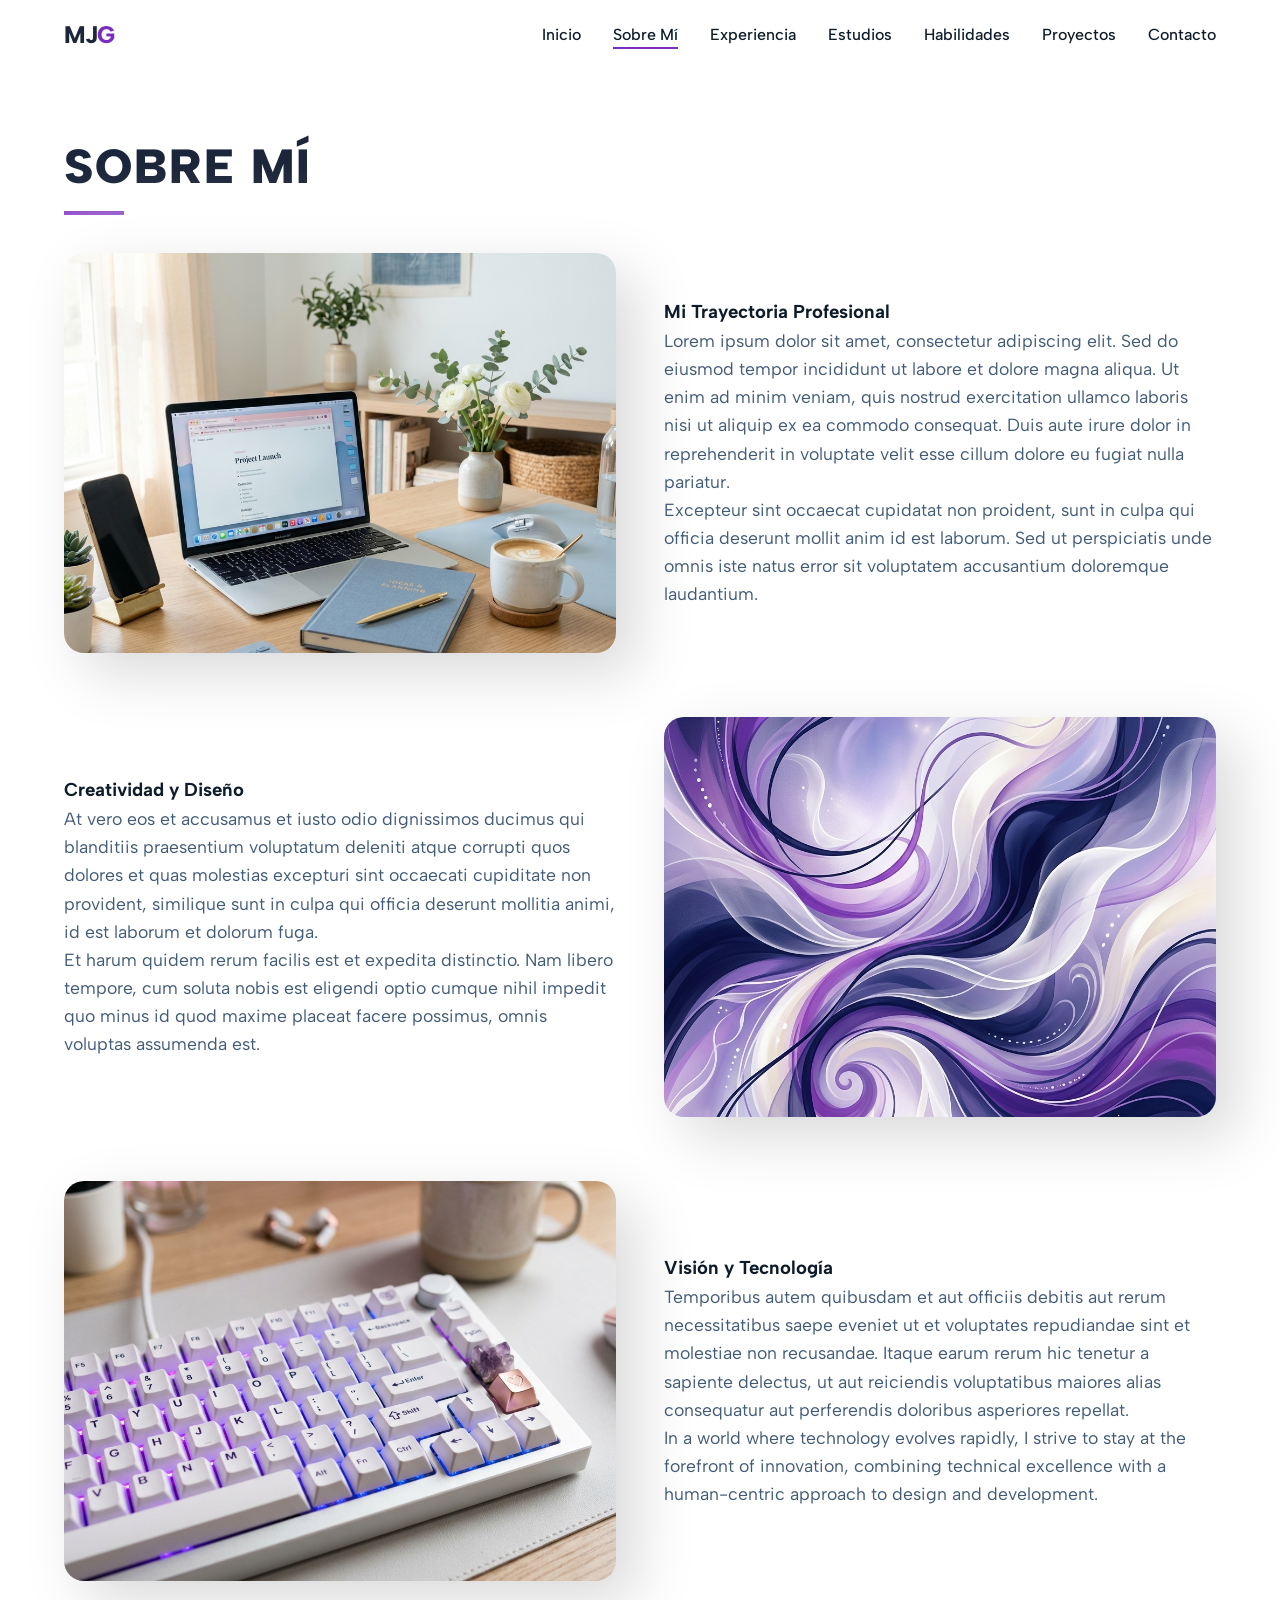
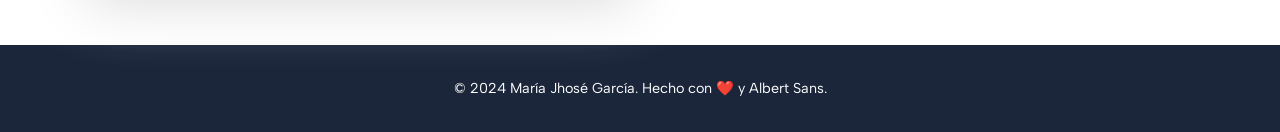
==== about.html @ 9b911848 "Versión borrador 1.0 - secciones completas" ====
<!DOCTYPE html>
<html lang="es">
<head>
    <meta charset="UTF-8">
    <meta name="viewport" content="width=device-width, initial-scale=1.0">
    <title>Sobre Mí | María Jhosé García</title>
    <link rel="stylesheet" href="css/style.css">
    <link rel="stylesheet" href="https://cdnjs.cloudflare.com/ajax/libs/font-awesome/6.4.0/css/all.min.css">
</head>
<body>
    <header>
        <a href="index.html" class="logo">MJ<span>G</span></a>
        <nav>
            <ul>
                <li><a href="index.html">Inicio</a></li>
                <li><a href="about.html" class="active">Sobre Mí</a></li>
                <li><a href="experience.html">Experiencia</a></li>
                <li><a href="education.html">Estudios</a></li>
                <li><a href="skills.html">Habilidades</a></li>
                <li><a href="projects.html">Proyectos</a></li>
                <li><a href="contact.html">Contacto</a></li>
            </ul>
        </nav>
    </header>

    <main>
        <section id="about">
            <h2 class="section-title">Sobre Mí</h2>
            <div class="about-grid">
                <div class="about-item animate">
                    <div class="about-image">
                        <img src="images/about1.png" alt="Mi trayectoria profesional">
                    </div>
                    <div class="about-text">
                        <h3>Mi Trayectoria Profesional</h3>
                        <p>Lorem ipsum dolor sit amet, consectetur adipiscing elit. Sed do eiusmod tempor incididunt ut labore et dolore magna aliqua. Ut enim ad minim veniam, quis nostrud exercitation ullamco laboris nisi ut aliquip ex ea commodo consequat. Duis aute irure dolor in reprehenderit in voluptate velit esse cillum dolore eu fugiat nulla pariatur.</p>
                        <p>Excepteur sint occaecat cupidatat non proident, sunt in culpa qui officia deserunt mollit anim id est laborum. Sed ut perspiciatis unde omnis iste natus error sit voluptatem accusantium doloremque laudantium.</p>
                    </div>
                </div>

                <div class="about-item animate" style="animation-delay: 0.2s;">
                    <div class="about-image">
                        <img src="images/about2.png" alt="Creatividad y diseño">
                    </div>
                    <div class="about-text">
                        <h3>Creatividad y Diseño</h3>
                        <p>At vero eos et accusamus et iusto odio dignissimos ducimus qui blanditiis praesentium voluptatum deleniti atque corrupti quos dolores et quas molestias excepturi sint occaecati cupiditate non provident, similique sunt in culpa qui officia deserunt mollitia animi, id est laborum et dolorum fuga.</p>
                        <p>Et harum quidem rerum facilis est et expedita distinctio. Nam libero tempore, cum soluta nobis est eligendi optio cumque nihil impedit quo minus id quod maxime placeat facere possimus, omnis voluptas assumenda est.</p>
                    </div>
                </div>

                <div class="about-item animate" style="animation-delay: 0.4s;">
                    <div class="about-image">
                        <img src="images/about3.png" alt="Visión y tecnología">
                    </div>
                    <div class="about-text">
                        <h3>Visión y Tecnología</h3>
                        <p>Temporibus autem quibusdam et aut officiis debitis aut rerum necessitatibus saepe eveniet ut et voluptates repudiandae sint et molestiae non recusandae. Itaque earum rerum hic tenetur a sapiente delectus, ut aut reiciendis voluptatibus maiores alias consequatur aut perferendis doloribus asperiores repellat.</p>
                        <p>In a world where technology evolves rapidly, I strive to stay at the forefront of innovation, combining technical excellence with a human-centric approach to design and development.</p>
                    </div>
                </div>
            </div>
        </section>
    </main>

    <footer>
        <p>&copy; 2024 María Jhosé García. Hecho con ❤️ y Albert Sans.</p>
    </footer>

    <script src="js/main.js"></script>
</body>
</html>
---- css/style.css ----
@import url('https://fonts.googleapis.com/css2?family=Albert+Sans:ital,wght@0,100..900;1,100..900&display=swap');

:root {
    --primary: #1b263b;
    --secondary: #7b2cbf;
    --accent: #48cae4;
    --light: #f8f9fa;
    --white: #ffffff;
    --text-dark: #0d1b2a;
    --text-muted: #415a77;
    --glass: rgba(255, 255, 255, 0.7);
    --transition: all 0.3s cubic-bezier(0.4, 0, 0.2, 1);
}

* {
    margin: 0;
    padding: 0;
    box-sizing: border-box;
}

body {
    font-family: 'Albert Sans', sans-serif;
    background-color: var(--white);
    color: var(--text-dark);
    line-height: 1.6;
    overflow-x: hidden;
}

/* --- Layout --- */

header {
    position: fixed;
    top: 0;
    width: 100%;
    z-index: 1000;
    background: var(--glass);
    backdrop-filter: blur(10px);
    border-bottom: 1px solid rgba(255, 255, 255, 0.3);
    padding: 1rem 5%;
    display: flex;
    justify-content: space-between;
    align-items: center;
}

.logo {
    font-size: 1.5rem;
    font-weight: 800;
    color: var(--primary);
    text-decoration: none;
    letter-spacing: -1px;
}

.logo span {
    color: var(--secondary);
}

nav ul {
    display: flex;
    list-style: none;
    gap: 2rem;
}

nav a {
    text-decoration: none;
    color: var(--text-dark);
    font-weight: 500;
    transition: var(--transition);
    position: relative;
}

nav a::after {
    content: '';
    position: absolute;
    bottom: -5px;
    left: 0;
    width: 0;
    height: 2px;
    background: var(--secondary);
    transition: var(--transition);
}

nav a:hover::after,
nav a.active::after {
    width: 100%;
}

nav a:hover {
    color: var(--secondary);
}

/* --- Common Sections --- */

section {
    padding: 8rem 5% 4rem;
    min-height: 100vh;
}

.section-title {
    font-size: 3rem;
    font-weight: 900;
    color: var(--primary);
    margin-bottom: 3rem;
    position: relative;
    text-transform: uppercase;
    letter-spacing: 2px;
}

.section-title::before {
    content: '';
    position: absolute;
    left: 0;
    bottom: -10px;
    width: 60px;
    height: 4px;
    background: var(--secondary);
}

/* --- Hero Section --- */

.hero {
    display: flex;
    align-items: center;
    justify-content: center;
    text-align: center;
    background: radial-gradient(circle at top right, var(--light), var(--white));
}

.hero-content h1 {
    font-size: 4.5rem;
    line-height: 1.1;
    margin-bottom: 1.5rem;
    background: linear-gradient(45deg, var(--primary), var(--secondary));
    -webkit-background-clip: text;
    -webkit-text-fill-color: transparent;
}

.hero-content p {
    font-size: 1.2rem;
    color: var(--text-muted);
    max-width: 600px;
    margin: 0 auto 2.5rem;
}

.btn {
    display: inline-block;
    padding: 1rem 2.5rem;
    border-radius: 50px;
    text-decoration: none;
    font-weight: 600;
    transition: var(--transition);
    cursor: pointer;
    border: none;
}

.btn-primary {
    background: var(--secondary);
    color: var(--white);
    box-shadow: 0 10px 20px rgba(123, 44, 191, 0.2);
}

.btn-primary:hover {
    transform: translateY(-3px);
    box-shadow: 0 15px 30px rgba(123, 44, 191, 0.3);
    filter: brightness(1.1);
}

/* --- About Me --- */

.about-grid {
    display: flex;
    flex-direction: column;
    gap: 4rem;
}

.about-item {
    display: grid;
    grid-template-columns: 1fr 1fr;
    gap: 3rem;
    align-items: center;
}

.about-item:nth-child(even) {
    direction: rtl;
}

.about-item:nth-child(even) .about-text {
    direction: ltr;
}

.about-image {
    width: 100%;
    height: 400px;
    border-radius: 20px;
    overflow: hidden;
    box-shadow: 20px 20px 60px #d9d9d9, -20px -20px 60px #ffffff;
}

.about-image img {
    width: 100%;
    height: 100%;
    object-fit: cover;
    transition: var(--transition);
}

.about-image:hover img {
    transform: scale(1.05);
}

.about-text p {
    font-size: 1.1rem;
    color: var(--text-muted);
}

/* --- Cards (Experience, Projects) --- */

.card-grid {
    display: grid;
    grid-template-columns: repeat(auto-fit, minmax(300px, 1fr));
    gap: 2rem;
}

.card {
    background: var(--white);
    border-radius: 20px;
    border: 1px solid rgba(0,0,0,0.05);
    transition: var(--transition);
    overflow: hidden;
    display: flex;
    flex-direction: column;
}

.card:hover {
    transform: translateY(-10px);
    box-shadow: 0 20px 40px rgba(0,0,0,0.05);
    border-color: var(--accent);
}

.project-image {
    width: 100%;
    height: 200px;
    overflow: hidden;
}

.project-image img {
    width: 100%;
    height: 100%;
    object-fit: cover;
    transition: var(--transition);
}

.card:hover .project-image img {
    transform: scale(1.1);
}

.card-content {
    padding: 2rem;
    flex-grow: 1;
    display: flex;
    flex-direction: column;
}

.card-content .date {
    font-size: 0.9rem;
    color: var(--secondary);
    font-weight: 600;
    margin-bottom: 0.5rem;
    display: block;
}

.card h3 {
    color: var(--primary);
    margin-bottom: 0.5rem;
}

.project-tags {
    display: flex;
    flex-wrap: wrap;
    gap: 0.5rem;
    margin: 1rem 0;
}

.tag {
    background: rgba(72, 202, 228, 0.15);
    color: #0077b6;
    padding: 0.3rem 0.8rem;
    border-radius: 50px;
    font-size: 0.8rem;
    font-weight: 600;
}

.project-links {
    margin-top: auto;
    display: flex;
    gap: 1rem;
    padding-top: 1rem;
}

.project-links a {
    color: var(--text-muted);
    font-size: 1.2rem;
    transition: var(--transition);
}

.project-links a:hover {
    color: var(--secondary);
    transform: translateY(-3px);
}

/* --- Contact --- */

.contact-container {
    max-width: 800px;
    margin: 0 auto;
    text-align: center;
}

.email-protection {
    background: var(--light);
    padding: 2rem;
    border-radius: 15px;
    margin-bottom: 3rem;
    display: flex;
    flex-direction: column;
    align-items: center;
    gap: 1rem;
}

.email-text {
    font-size: 1.5rem;
    font-weight: 700;
    color: var(--primary);
    cursor: pointer;
    user-select: none;
}

.social-links {
    display: flex;
    justify-content: center;
    gap: 1.5rem;
    flex-wrap: wrap;
}

.social-links a {
    color: var(--primary);
    font-size: 1.1rem;
    text-decoration: none;
    font-weight: 600;
    padding: 0.5rem 1rem;
    border-radius: 10px;
    background: var(--light);
    transition: var(--transition);
}

.social-links a:hover {
    background: var(--secondary);
    color: var(--white);
    transform: scale(1.1);
}

/* --- Footer --- */

footer {
    padding: 2rem;
    text-align: center;
    background: var(--primary);
    color: var(--white);
    font-size: 0.9rem;
}

/* --- Skills Section --- */

.skills-container {
    display: flex;
    flex-direction: column;
    gap: 3rem;
}

.skills-category h3 {
    font-size: 1.8rem;
    color: var(--secondary);
    margin-bottom: 2rem;
    border-left: 4px solid var(--accent);
    padding-left: 1rem;
}

.skills-grid {
    display: grid;
    grid-template-columns: repeat(auto-fill, minmax(250px, 1fr));
    gap: 1.5rem;
}

.skill-item {
    background: var(--white);
    border-radius: 15px;
    border: 1px solid rgba(0,0,0,0.05);
    overflow: hidden;
    transition: var(--transition);
}

.skill-header {
    padding: 1.5rem;
    display: flex;
    align-items: center;
    gap: 1rem;
    cursor: pointer;
    background: var(--white);
    transition: var(--transition);
}

.skill-header:hover {
    background: var(--light);
}

.skill-header i {
    font-size: 1.5rem;
    color: var(--secondary);
    width: 30px;
    text-align: center;
}

.skill-header span {
    font-weight: 600;
    flex-grow: 1;
}

.skill-header .toggle-icon {
    font-size: 0.8rem;
    transition: var(--transition);
}

.skill-item.active .toggle-icon {
    transform: rotate(180deg);
}

.skill-content {
    max-height: 0;
    overflow: hidden;
    transition: max-height 0.3s ease-out;
    background: var(--light);
}

.skill-item.active .skill-content {
    max-height: 200px; /* Adjust as needed */
}

.skill-content p {
    padding: 1rem 1.5rem;
    font-size: 0.9rem;
    color: var(--text-muted);
}

/* --- Animations --- */


@keyframes fadeIn {
    from { opacity: 0; transform: translateY(20px); }
    to { opacity: 1; transform: translateY(0); }
}

.animate {
    animation: fadeIn 0.8s ease forwards;
}

@media (max-width: 768px) {
    .about-item {
        grid-template-columns: 1fr;
    }
    .about-item:nth-child(even) {
        direction: ltr;
    }
    .hero-content h1 {
        font-size: 3rem;
    }
    nav ul {
        display: none; /* Mobile menu would go here */
    }
}
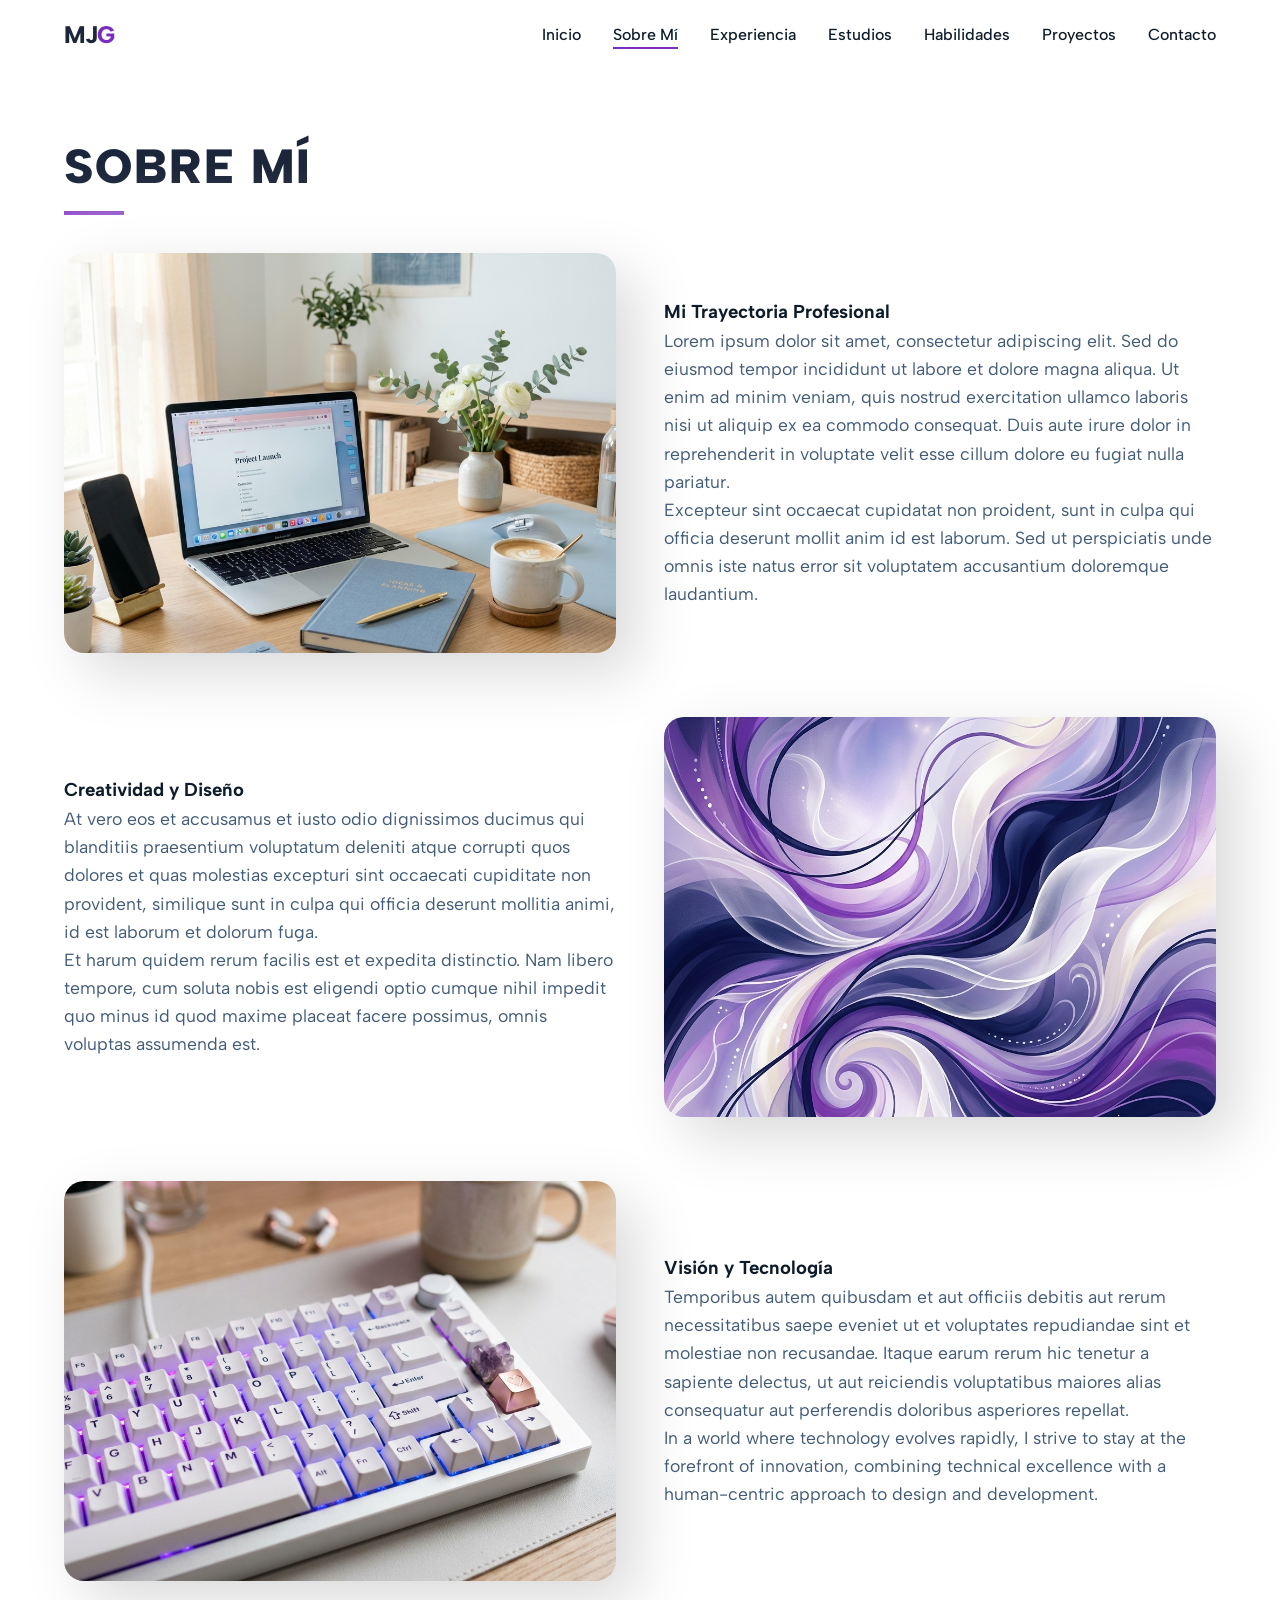
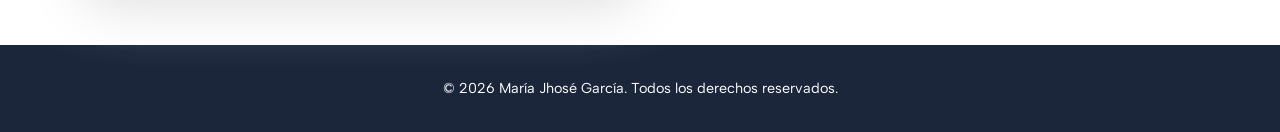
==== commit 813b616d: "feat: implement site-wide styling, add custom scripts, and update footer copyright notices" ====
--- a/about.html
+++ b/about.html
@@ -10,6 +10,9 @@
 <body>
     <header>
         <a href="index.html" class="logo">MJ<span>G</span></a>
+        <div id="menu-icon">
+            <i class="fa-solid fa-bars"></i>
+        </div>
         <nav>
             <ul>
                 <li><a href="index.html">Inicio</a></li>
@@ -62,10 +65,11 @@
             </div>
         </section>
     </main>
+    
+    <footer>
+        <p>&copy; 2026 María Jhosé García. Todos los derechos reservados.</p>
+    </footer>
 
-    <footer>
-        <p>&copy; 2024 María Jhosé García. Hecho con ❤️ y Albert Sans.</p>
-    </footer>
 
     <script src="js/main.js"></script>
 </body>
--- a/css/style.css
+++ b/css/style.css
@@ -127,6 +127,7 @@
 
 .hero-content h1 {
     font-size: 4.5rem;
+    font-weight: 900;
     line-height: 1.1;
     margin-bottom: 1.5rem;
     background: linear-gradient(45deg, var(--primary), var(--secondary));
@@ -341,7 +342,7 @@
 }
 
 .social-links a {
-    color: var(--primary);
+    color: var(--text-dark);
     font-size: 1.1rem;
     text-decoration: none;
     font-weight: 600;
@@ -353,7 +354,7 @@
 
 .social-links a:hover {
     background: var(--secondary);
-    color: var(--white);
+    color: var(--light);
     transform: scale(1.1);
 }
 
@@ -385,8 +386,9 @@
 
 .skills-grid {
     display: grid;
-    grid-template-columns: repeat(auto-fill, minmax(250px, 1fr));
+    grid-template-columns: repeat(auto-fill, minmax(300px, 1fr));
     gap: 1.5rem;
+    align-items: start;
 }
 
 .skill-item {
@@ -428,6 +430,10 @@
     transition: var(--transition);
 }
 
+.skill-item.active {
+    background: var(--light);
+}
+
 .skill-item.active .toggle-icon {
     transform: rotate(180deg);
 }
@@ -461,6 +467,10 @@
     animation: fadeIn 0.8s ease forwards;
 }
 
+#menu-icon {
+    display: none;
+}
+
 @media (max-width: 768px) {
     .about-item {
         grid-template-columns: 1fr;
@@ -471,7 +481,65 @@
     .hero-content h1 {
         font-size: 3rem;
     }
+    #menu-icon {
+        display: flex;
+        align-items: center;
+        justify-content: center;
+        width: 45px;
+        height: 45px;
+        background: rgba(123, 44, 191, 0.1);
+        border-radius: 10px;
+        font-size: 1.4rem;
+        cursor: pointer;
+        color: var(--secondary);
+        z-index: 1001;
+        transition: var(--transition);
+    }
+
+    #menu-icon:hover {
+        background: rgba(123, 44, 191, 0.2);
+        transform: scale(1.05);
+    }
+
+    nav {
+        position: absolute;
+    }
+
     nav ul {
-        display: none; /* Mobile menu would go here */
-    }
-}
+        position: fixed;
+        right: -100%;
+        top: 0;
+        height: 100vh;
+        width: 70%;
+        background: var(--white);
+        display: flex;
+        flex-direction: column;
+        align-items: center;
+        justify-content: center;
+        gap: 2rem;
+        box-shadow: -10px 0 30px rgba(0, 0, 0, 0.1);
+        transition: var(--transition);
+        z-index: 999;
+    }
+
+    nav ul.nav-active {
+        right: 0;
+    }
+
+    nav ul li {
+        opacity: 0;
+    }
+
+    nav ul.nav-active li {
+        animation: fadeIn 0.5s ease forwards;
+    }
+
+    nav ul.nav-active li:nth-child(1) { animation-delay: 0.1s; }
+    nav ul.nav-active li:nth-child(2) { animation-delay: 0.2s; }
+    nav ul.nav-active li:nth-child(3) { animation-delay: 0.3s; }
+    nav ul.nav-active li:nth-child(4) { animation-delay: 0.4s; }
+    nav ul.nav-active li:nth-child(5) { animation-delay: 0.5s; }
+    nav ul.nav-active li:nth-child(6) { animation-delay: 0.6s; }
+    nav ul.nav-active li:nth-child(7) { animation-delay: 0.7s; }
+}
+
